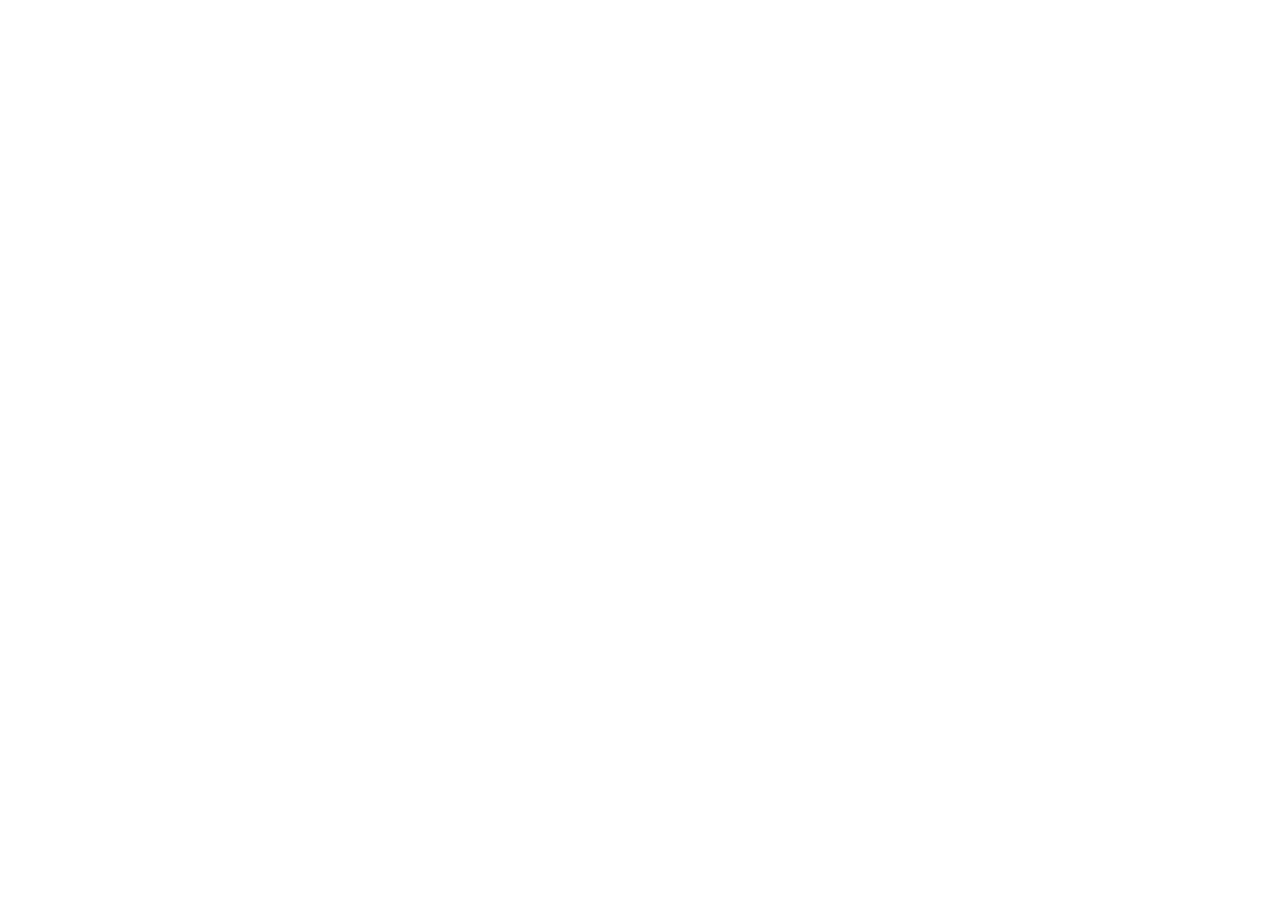
==== Jogo-Detetive/Jogo-Detetive-TecnicasDeducao/index.html @ d7a43824 "Adicionando html inicial" ====
<!DOCTYPE html>
<html lang="en">
<head>
    <meta charset="UTF-8">
    <meta name="viewport" content="width=device-width, initial-scale=1.0">
    <title>Jogo Detetive</title>
</head>
<body>
    
</body>
</html>
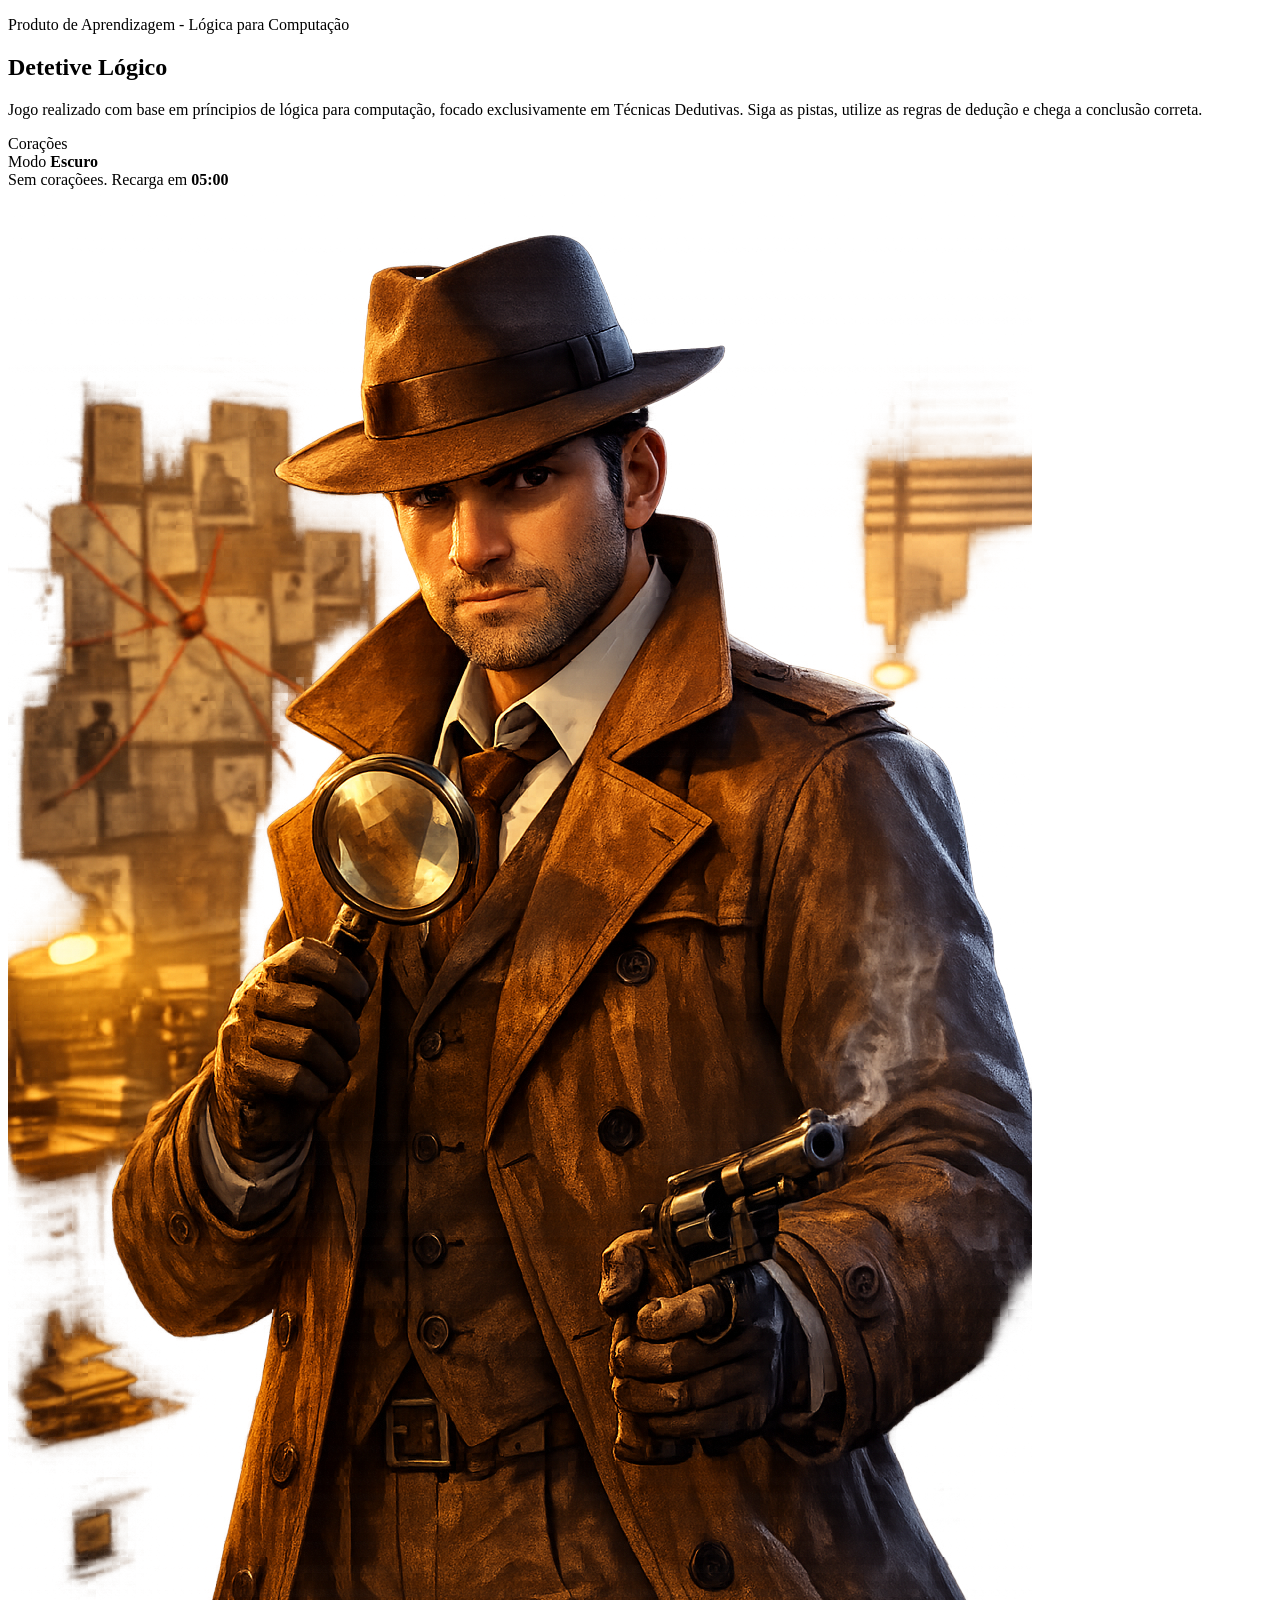
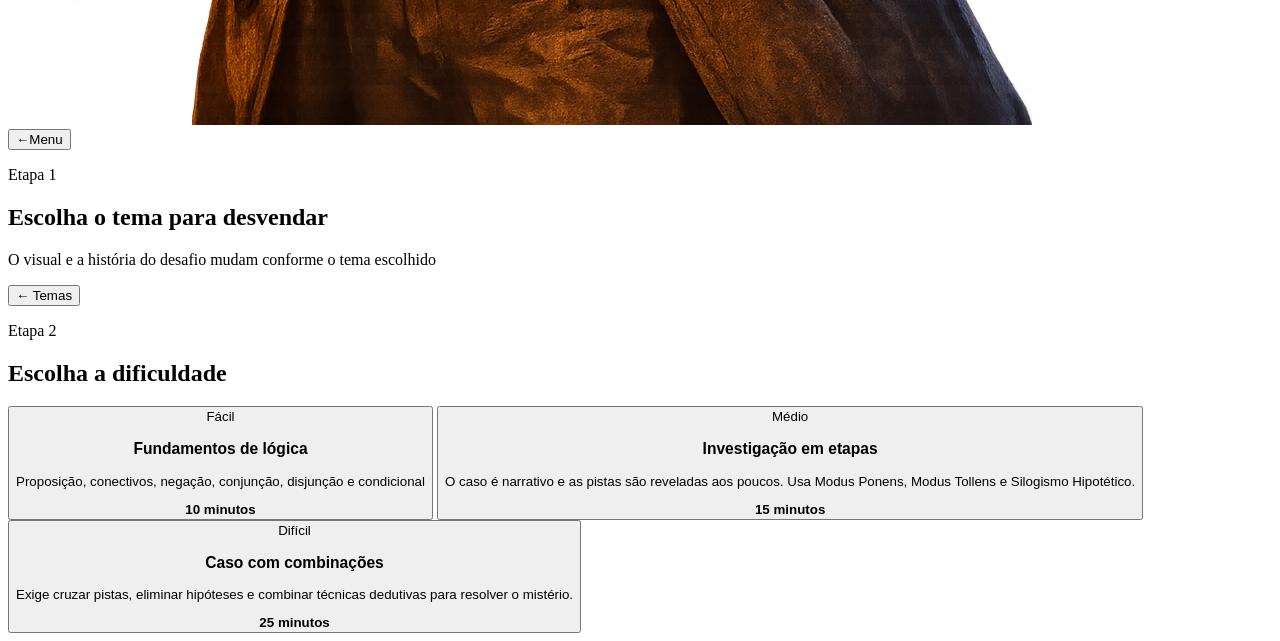
==== commit b15f8e65: "Aprimorando o html" ====
--- a/Jogo-Detetive/Jogo-Detetive-TecnicasDeducao/index.html
+++ b/Jogo-Detetive/Jogo-Detetive-TecnicasDeducao/index.html
@@ -1,11 +1,96 @@
 <!DOCTYPE html>
-<html lang="en">
+<html lang="pt-BR">
 <head>
     <meta charset="UTF-8">
     <meta name="viewport" content="width=device-width, initial-scale=1.0">
     <title>Jogo Detetive</title>
+    <link rel = "style.css"/>
 </head>
 <body>
+    <main class ="app">
+
+        <section id = "tela-menu" class = "tela ativa">
+            <div class = "hero">
+                <p class = "etiqueta">Produto de Aprendizagem - Lógica para Computação</p>
+                <h1>Detetive Lógico</h1>
+                <p>
+                    Jogo realizado com base em príncipios de lógica para computação, focado exclusivamente em Técnicas Dedutivas.
+                    Siga as pistas, utilize as regras de dedução e chega a conclusão correta. 
+                </p>
+
+                <div class = "painel-status">
+                    <div>
+                        <span class = "lable">Corações</span>
+                        <strong id = "coracoes-menu" class = "coracoes"></strong>
+                    </div>
+                    <div>
+                        <span class = "label">Modo</span>
+                        <strong id = "modo-atual">Escuro</strong>
+                    </div>
+                </div>
+
+                <div id = "recarga-informacoes" class = "recarga-informacoes escondido">
+                    Sem coraçõees. Recarga em <strong id = "tempo-recarga">05:00</strong>
+                </div>
+
+                <div class = "imagem-detetive">
+                    <img src = "Imagem-Detetive-Menu.png" alt = "Imagem de um detetive Investigando" />
+                </div>
+            </div>
+        </section>
+
+        <section id = "telas-temas" class = "tela">
+            <div class = "cabecalho">
+                <button class = "botao" onclick = "voltarMenu()">←Menu</button>
+                <div>
+                    <p class = "etiqueta">Etapa 1</p>
+                    <h2>Escolha o tema para desvendar</h2>
+                    <p class = "texto-suave">O visual e a história do desafio mudam conforme o tema escolhido</p>  
+                </div> 
+            </div>
+
+            <div id = "lista-temas" class = "grade-temas"></div>
+        </section>
+
+        <section id = "tela-dificuldades" class = "tela">
+            <div class = "cabecalho">
+                <button class = "botao" onclick = "mostraTela('tela-temas')">← Temas</button>
+                <div>
+                    <p class = "etiqueta">Etapa 2</p>
+                    <h2>Escolha a dificuldade</h2>
+                    <p id = "tema-escolhido-texto" class = "texto-suave"></p>      
+                </div>
+            </div>
+
+            <div class = "grade-dificuldades">
+                <button class = "card-opcao" onclick = "selecionarDificuldade('facil')">
+                    <span class = "nivel">Fácil</span>
+                    <h3>Fundamentos de lógica</h3>
+                    <p>Proposição, conectivos, negação, conjunção, disjunção e condicional</p>
+                    <strong>10 minutos</strong>
+                </button>
+
+                <button class = "card-opcao" onclick = "selecionalDificuldade('medio')">
+                    <span class = "nivel">Médio</span>
+                    <h3>Investigação em etapas</h3>
+                    <p>O caso é narrativo e as pistas são reveladas aos poucos. Usa Modus Ponens, Modus Tollens e Silogismo Hipotético.</p>
+                    <strong>15 minutos</strong>
+                </button>
+
+                <button class = "card-opcao" onclick = "selecionalDificuldade('dificil')">
+                    <span class = "nivel">Difícil</span>
+                    <h3>Caso com combinações</h3>
+                    <p>Exige cruzar pistas, eliminar hipóteses e combinar técnicas dedutivas para resolver o mistério.</p>
+                    <strong>25 minutos</strong>
+                </button>
+            </div>
+        </section>
+
+        
+
+
+
+    </main>
     
 </body>
 </html>
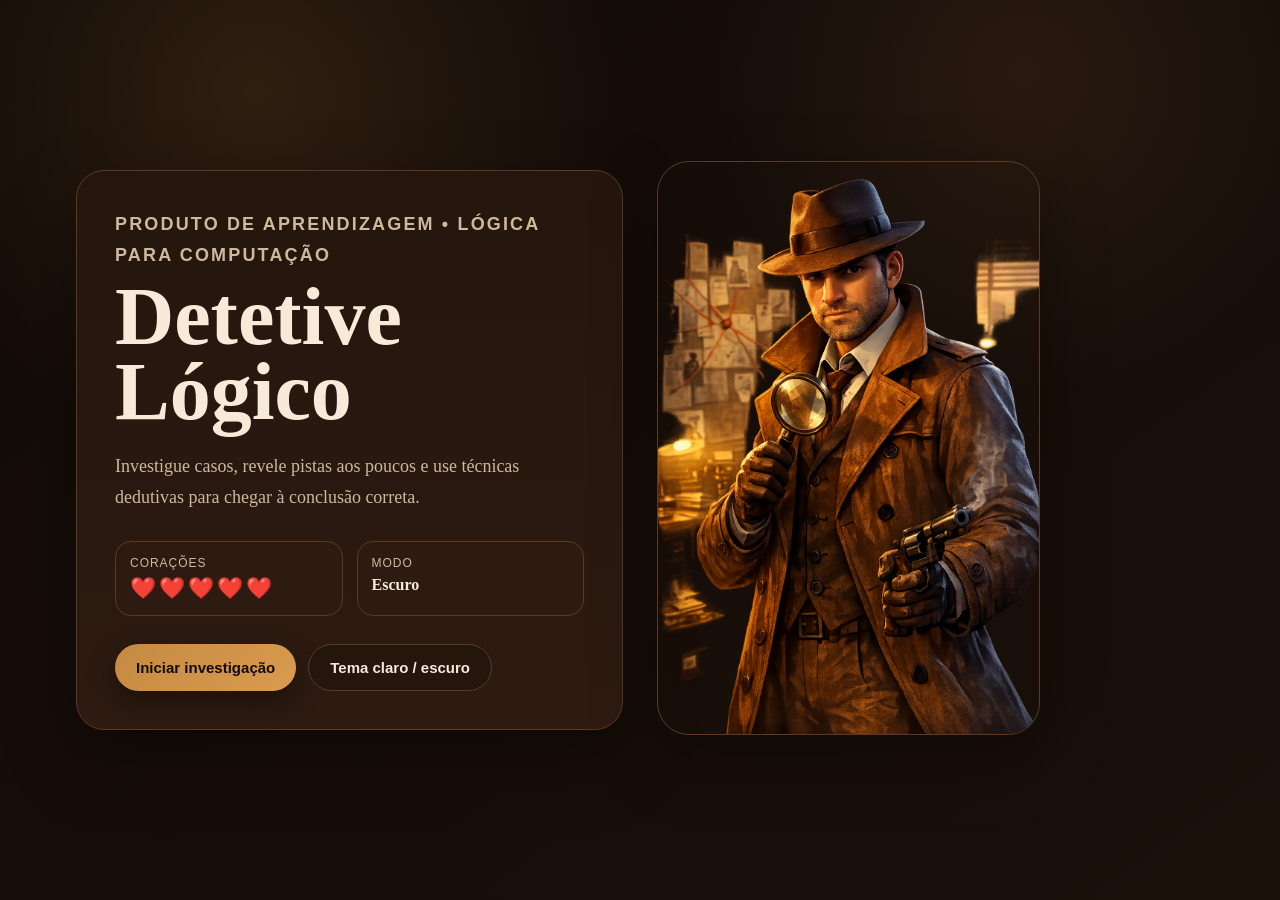
==== commit 4cbdce61: "Adicionando CSS e JavaScript ao projeto" ====
--- a/Jogo-Detetive/Jogo-Detetive-TecnicasDeducao/index.html
+++ b/Jogo-Detetive/Jogo-Detetive-TecnicasDeducao/index.html
@@ -1,96 +1,181 @@
 <!DOCTYPE html>
 <html lang="pt-BR">
 <head>
-    <meta charset="UTF-8">
-    <meta name="viewport" content="width=device-width, initial-scale=1.0">
-    <title>Jogo Detetive</title>
-    <link rel = "style.css"/>
+  <meta charset="UTF-8" />
+  <meta name="viewport" content="width=device-width, initial-scale=1.0" />
+  <title>Detetive Lógico</title>
+  <link rel="stylesheet" href="style.css" />
 </head>
 <body>
-    <main class ="app">
+  <main class="app">
 
-        <section id = "tela-menu" class = "tela ativa">
-            <div class = "hero">
-                <p class = "etiqueta">Produto de Aprendizagem - Lógica para Computação</p>
-                <h1>Detetive Lógico</h1>
-                <p>
-                    Jogo realizado com base em príncipios de lógica para computação, focado exclusivamente em Técnicas Dedutivas.
-                    Siga as pistas, utilize as regras de dedução e chega a conclusão correta. 
-                </p>
+    <section id="tela-menu" class="tela ativa">
+      <div class="hero">
+        <div class="hero-texto">
+          <p class="etiqueta">Produto de Aprendizagem • Lógica para Computação</p>
+          <h1>Detetive Lógico</h1>
+          <p>
+            Investigue casos, revele pistas aos poucos e use técnicas dedutivas
+            para chegar à conclusão correta.
+          </p>
 
-                <div class = "painel-status">
-                    <div>
-                        <span class = "lable">Corações</span>
-                        <strong id = "coracoes-menu" class = "coracoes"></strong>
-                    </div>
-                    <div>
-                        <span class = "label">Modo</span>
-                        <strong id = "modo-atual">Escuro</strong>
-                    </div>
-                </div>
+          <div class="painel-status">
+            <div>
+              <span class="label">Corações</span>
+              <strong id="coracoes-menu" class="coracoes"></strong>
+            </div>
+            <div>
+              <span class="label">Modo</span>
+              <strong id="modo-atual">Escuro</strong>
+            </div>
+          </div>
 
-                <div id = "recarga-informacoes" class = "recarga-informacoes escondido">
-                    Sem coraçõees. Recarga em <strong id = "tempo-recarga">05:00</strong>
-                </div>
+          <div id="recarga-info" class="recarga-info escondido">
+            Sem corações. Recarga em <strong id="tempo-recarga">05:00</strong>
+          </div>
 
-                <div class = "imagem-detetive">
-                    <img src = "Imagem-Detetive-Menu.png" alt = "Imagem de um detetive Investigando" />
-                </div>
-            </div>
+          <div class="botoes-menu">
+            <button id="btn-iniciar" class="btn primario">Iniciar investigação</button>
+            <button id="btn-tema" class="btn fantasma">Tema claro / escuro</button>
+          </div>
+        </div>
+
+        <div class="hero-imagem">
+          <img src="imagens/Imagem-Detetive-Menu.png" alt="Imagem de um detetive investigando" />
+        </div>
+      </div>
+    </section>
+
+    <section id="tela-temas" class="tela">
+      <div class="cabecalho">
+        <button class="btn pequeno fantasma" onclick="voltarMenu()">← Menu</button>
+        <div>
+          <p class="etiqueta">Etapa 1</p>
+          <h2>Escolha o tema do caso</h2>
+          <p class="texto-suave">O visual e a história do desafio mudam conforme o tema escolhido.</p>
+        </div>
+      </div>
+
+      <div id="lista-temas" class="grade-temas"></div>
+    </section>
+
+    <section id="tela-dificuldades" class="tela">
+      <div class="cabecalho">
+        <button class="btn pequeno fantasma" onclick="mostrarTela('tela-temas')">← Temas</button>
+        <div>
+          <p class="etiqueta">Etapa 2</p>
+          <h2>Escolha a dificuldade</h2>
+          <p id="tema-escolhido-texto" class="texto-suave"></p>
+        </div>
+      </div>
+
+      <div class="grade-dificuldades">
+        <button class="card-opcao" onclick="selecionarDificuldade('facil')">
+          <span class="nivel">Fácil</span>
+          <h3>Fundamentos de lógica</h3>
+          <p>Proposição, conectivos, negação, conjunção, disjunção e condicional.</p>
+          <strong>10 minutos</strong>
+        </button>
+
+        <button class="card-opcao" onclick="selecionarDificuldade('medio')">
+          <span class="nivel">Médio</span>
+          <h3>Investigação em etapas</h3>
+          <p>O caso é narrativo e as pistas são reveladas aos poucos.
+             Usa Modus Ponens, Modus Tollens e Silogismo Hipotético.</p>
+          <strong>15 minutos</strong>
+        </button>
+
+        <button class="card-opcao destaque" onclick="selecionarDificuldade('dificil')">
+          <span class="nivel">Difícil</span>
+          <h3>Caso com combinações</h3>
+          <p>Exige cruzar pistas, eliminar hipóteses e combinar técnicas dedutivas para resolver o mistério.</p>
+          <strong>25 minutos</strong>
+        </button>
+      </div>
+    </section>
+
+    <section id="tela-jogo" class="tela">
+      <div class="barra-jogo">
+        <div>
+          <span class="label">Tempo restante</span>
+          <strong id="cronometro">00:00</strong>
+        </div>
+        <div>
+          <span class="label">Corações</span>
+          <strong id="coracoes-jogo" class="coracoes"></strong>
+        </div>
+        <button class="btn pequeno fantasma" onclick="confirmarSaida()">Sair</button>
+      </div>
+
+      <article class="caso">
+        <div class="caso-topo">
+          <div>
+            <p class="etiqueta" id="tema-dificuldade"></p>
+            <h2 id="titulo-caso"></h2>
+          </div>
+          <img id="imagem-caso" src="" alt="Imagem do caso" />
+        </div>
+
+        <div class="historia-box">
+          <h3>Relatório inicial</h3>
+          <p id="historia-caso"></p>
+        </div>
+
+        <div class="progresso-pistas">
+          <div class="progresso-linha">
+            <span>Progresso da investigação</span>
+            <strong id="contador-pistas">0/0 pistas</strong>
+          </div>
+          <div class="barra-progresso">
+            <div id="barra-pistas"></div>
+          </div>
+        </div>
+
+        <section class="pistas-area">
+          <h3>Pistas reveladas</h3>
+          <div id="lista-pistas" class="lista-pistas"></div>
+          <button id="btn-revelar" class="btn secundario">Revelar próxima pista</button>
         </section>
 
-        <section id = "telas-temas" class = "tela">
-            <div class = "cabecalho">
-                <button class = "botao" onclick = "voltarMenu()">←Menu</button>
-                <div>
-                    <p class = "etiqueta">Etapa 1</p>
-                    <h2>Escolha o tema para desvendar</h2>
-                    <p class = "texto-suave">O visual e a história do desafio mudam conforme o tema escolhido</p>  
-                </div> 
-            </div>
-
-            <div id = "lista-temas" class = "grade-temas"></div>
+        <section id="area-pergunta" class="area-pergunta escondido">
+          <h3>Pergunta final</h3>
+          <p id="pergunta-caso"></p>
+          <div id="alternativas" class="alternativas"></div>
         </section>
 
-        <section id = "tela-dificuldades" class = "tela">
-            <div class = "cabecalho">
-                <button class = "botao" onclick = "mostraTela('tela-temas')">← Temas</button>
-                <div>
-                    <p class = "etiqueta">Etapa 2</p>
-                    <h2>Escolha a dificuldade</h2>
-                    <p id = "tema-escolhido-texto" class = "texto-suave"></p>      
-                </div>
-            </div>
+        <div id="caixa-dica" class="dica escondido"></div>
 
-            <div class = "grade-dificuldades">
-                <button class = "card-opcao" onclick = "selecionarDificuldade('facil')">
-                    <span class = "nivel">Fácil</span>
-                    <h3>Fundamentos de lógica</h3>
-                    <p>Proposição, conectivos, negação, conjunção, disjunção e condicional</p>
-                    <strong>10 minutos</strong>
-                </button>
+        <div class="acoes">
+          <button id="btn-dica" class="btn fantasma">Usar dica lógica (-1 coração)</button>
+          <button id="btn-confirmar" class="btn primario">Confirmar resposta</button>
+        </div>
+      </article>
+    </section>
 
-                <button class = "card-opcao" onclick = "selecionalDificuldade('medio')">
-                    <span class = "nivel">Médio</span>
-                    <h3>Investigação em etapas</h3>
-                    <p>O caso é narrativo e as pistas são reveladas aos poucos. Usa Modus Ponens, Modus Tollens e Silogismo Hipotético.</p>
-                    <strong>15 minutos</strong>
-                </button>
+    <section id="tela-resultado" class="tela">
+      <div class="resultado-card">
+        <p class="etiqueta">Resultado da investigação</p>
+        <h2 id="resultado-titulo"></h2>
+        <p id="resultado-msg" class="texto-suave"></p>
+        <div id="estrelas" class="estrelas"></div>
 
-                <button class = "card-opcao" onclick = "selecionalDificuldade('dificil')">
-                    <span class = "nivel">Difícil</span>
-                    <h3>Caso com combinações</h3>
-                    <p>Exige cruzar pistas, eliminar hipóteses e combinar técnicas dedutivas para resolver o mistério.</p>
-                    <strong>25 minutos</strong>
-                </button>
-            </div>
-        </section>
+        <div class="explicacao">
+          <h3>Resolução lógica</h3>
+          <p id="resultado-resolucao"></p>
 
-        
+          <h3>Técnica usada</h3>
+          <p id="resultado-tecnica"></p>
+        </div>
 
+        <div class="botoes-menu">
+          <button class="btn primario" onclick="mostrarTela('tela-temas')">Novo desafio</button>
+          <button class="btn fantasma" onclick="voltarMenu()">Voltar ao menu</button>
+        </div>
+      </div>
+    </section>
 
+  </main>
 
-    </main>
-    
+  <script src="script.js"></script>
 </body>
-</html>+</html>
--- a/Jogo-Detetive/Jogo-Detetive-TecnicasDeducao/style.css
+++ b/Jogo-Detetive/Jogo-Detetive-TecnicasDeducao/style.css
@@ -0,0 +1,573 @@
+:root {
+  --fundo: #120b07;
+  --fundo-2: #1b100a;
+  --card: #24150d;
+  --card-2: #2d1b11;
+  --texto: #f7ead8;
+  --texto-suave: #cdb99b;
+  --borda: #5a3a22;
+  --linha: #7b5431;
+  --primario: #c58a42;
+  --primario-hover: #d99b4f;
+  --secundario: #3a2416;
+  --perigo: #c94d3d;
+  --sucesso: #74a66a;
+  --ouro: #f0c36b;
+  --sombra: rgba(0, 0, 0, .38);
+}
+
+body.claro {
+  --fundo: #efe2cf;
+  --fundo-2: #f8eddc;
+  --card: #fff8ec;
+  --card-2: #f3dfc2;
+  --texto: #23160e;
+  --texto-suave: #3a2416;
+  --borda: #c7a678;
+  --linha: #a5753e;
+  --primario: #85551f;
+  --primario-hover: #6e4318;
+  --secundario: #ead2ad;
+  --perigo: #a73527;
+  --sucesso: #3d7a3d;
+  --ouro: #9b691d;
+  --sombra: rgba(79, 46, 18, .18);
+}
+
+* {
+  box-sizing: border-box;
+}
+
+body {
+  margin: 0;
+  min-height: 100vh;
+  font-family: Georgia, "Times New Roman", serif;
+  background:
+    radial-gradient(circle at 20% 10%, rgba(197, 138, 66, .15), transparent 28%),
+    radial-gradient(circle at 80% 8%, rgba(123, 84, 49, .18), transparent 24%),
+    linear-gradient(145deg, var(--fundo), var(--fundo-2));
+  color: var(--texto);
+}
+
+button {
+  font-family: Arial, Helvetica, sans-serif;
+}
+
+.app {
+  width: min(1180px, 100%);
+  margin: 0 auto;
+  padding: 26px;
+}
+
+.tela {
+  display: none;
+  animation: surgir .28s ease;
+}
+
+.tela.ativa {
+  display: block;
+}
+
+@keyframes surgir {
+  from {
+    opacity: 0;
+    transform: translateY(8px);
+  }
+
+  to {
+    opacity: 1;
+    transform: translateY(0);
+  }
+}
+
+.etiqueta {
+  margin: 0 0 8px;
+  color: var(--ouro);
+  font-family: Arial, Helvetica, sans-serif;
+  text-transform: uppercase;
+  letter-spacing: .12em;
+  font-weight: 800;
+  font-size: 12px;
+}
+
+.texto-suave {
+  color: var(--texto-suave);
+  line-height: 1.6;
+}
+
+.hero {
+  min-height: calc(100vh - 52px);
+  display: grid;
+  grid-template-columns: 1fr 1fr;
+  gap: 34px;
+  align-items: center;
+}
+
+.hero-texto {
+  background: linear-gradient(180deg, var(--card), var(--card-2));
+  border: 1px solid var(--borda);
+  border-radius: 28px;
+  padding: 38px;
+  box-shadow: 0 28px 70px var(--sombra);
+}
+
+.hero-texto h1 {
+  font-size: clamp(42px, 7vw, 82px);
+  line-height: .92;
+  margin: 0 0 22px;
+  color: var(--texto);
+}
+
+.hero-texto p {
+  color: var(--texto-suave);
+  font-size: 18px;
+  line-height: 1.7;
+}
+
+.hero-texto strong {
+  color: var(--texto);
+}
+
+.hero-imagem img {
+  width: 70%;
+  border-radius: 32px;
+  border: 1px solid var(--borda);
+  box-shadow: 0 24px 65px var(--sombra);
+}
+
+.painel-status {
+  display: grid;
+  grid-template-columns: 1fr 1fr;
+  gap: 14px;
+  margin: 28px 0;
+}
+
+.painel-status > div,
+.barra-jogo > div {
+  background: var(--card-2);
+  border: 1px solid var(--borda);
+  border-radius: 16px;
+  padding: 14px;
+}
+
+.label {
+  display: block;
+  font-family: Arial, Helvetica, sans-serif;
+  font-size: 12px;
+  color: var(--texto-suave);
+  text-transform: uppercase;
+  letter-spacing: .08em;
+  margin-bottom: 6px;
+}
+
+.coracoes {
+  letter-spacing: 3px;
+  font-size: 21px;
+}
+
+.recarga-info {
+  border: 1px solid var(--perigo);
+  background: rgba(201, 77, 61, .13);
+  color: var(--texto);
+  padding: 14px;
+  border-radius: 14px;
+  margin-bottom: 16px;
+}
+
+.escondido {
+  display: none !important;
+}
+
+.btn {
+  border: 0;
+  border-radius: 999px;
+  padding: 14px 21px;
+  cursor: pointer;
+  font-weight: 800;
+  transition: .2s;
+  font-size: 15px;
+}
+
+.btn:disabled {
+  opacity: .45;
+  cursor: not-allowed;
+}
+
+.btn:hover:not(:disabled) {
+  transform: translateY(-2px);
+}
+
+.primario {
+  background: linear-gradient(135deg, var(--primario), var(--primario-hover));
+  color: var(--fundo);
+  box-shadow: 0 12px 28px var(--sombra);
+}
+
+.fantasma {
+  background: var(--card);
+  color: var(--texto);
+  border: 1px solid var(--borda);
+}
+
+.secundario {
+  background: var(--secundario);
+  color: var(--texto);
+  border: 1px solid var(--borda);
+}
+
+.pequeno {
+  padding: 10px 14px;
+  font-size: 13px;
+}
+
+.botoes-menu {
+  display: flex;
+  gap: 12px;
+  flex-wrap: wrap;
+}
+
+.cabecalho {
+  display: flex;
+  gap: 18px;
+  align-items: flex-start;
+  margin: 14px 0 28px;
+}
+
+.cabecalho h2 {
+  margin: 0;
+  font-size: clamp(30px, 4vw, 50px);
+}
+
+.grade-temas {
+  display: grid;
+  grid-template-columns: repeat(auto-fit, minmax(100px, 1fr));
+  gap: 18px;
+}
+
+.card-tema {
+  min-height: 200px;
+  padding: 0;
+  overflow: hidden;
+  border: 1px solid var(--borda);
+  border-radius: 24px;
+  background: var(--card);
+  color: var(--texto);
+  cursor: pointer;
+  text-align: left;
+  box-shadow: 0 20px 45px var(--sombra);
+  transition: .22s;
+}
+
+.card-tema:hover,
+.card-opcao:hover {
+  transform: translateY(-5px);
+  border-color: var(--primario);
+}
+
+.card-tema img {
+  width: 100%;
+  height: 255px;
+  object-fit: cover;
+  display: block;
+  border-bottom: 1px solid var(--borda);
+}
+
+.card-tema .conteudo {
+  padding: 20px;
+}
+
+.card-tema h3,
+.card-opcao h3 {
+  margin: 0 0 8px;
+  font-size: 25px;
+}
+
+.card-tema p,
+.card-opcao p {
+  color: var(--texto-suave);
+  line-height: 1.55;
+  margin: 0;
+}
+
+.grade-dificuldades {
+  display: grid;
+  grid-template-columns: repeat(auto-fit, minmax(285px, 1fr));
+  gap: 18px;
+}
+
+.card-opcao {
+  padding: 25px;
+  border: 1px solid var(--borda);
+  border-radius: 24px;
+  background:
+    linear-gradient(180deg, rgba(197, 138, 66, .07), transparent),
+    var(--card);
+  color: var(--texto);
+  text-align: left;
+  cursor: pointer;
+  min-height: 270px;
+  transition: .22s;
+  box-shadow: 0 20px 45px var(--sombra);
+}
+
+.card-opcao.destaque {
+  background:
+    linear-gradient(180deg, rgba(240, 195, 107, .14), transparent),
+    var(--card);
+}
+
+.nivel {
+  display: inline-block;
+  font-family: Arial, Helvetica, sans-serif;
+  color: var(--fundo);
+  background: var(--ouro);
+  border-radius: 999px;
+  padding: 7px 11px;
+  font-weight: 900;
+  margin-bottom: 18px;
+}
+
+.card-opcao strong {
+  display: inline-block;
+  margin-top: 20px;
+  color: var(--ouro);
+  font-family: Arial, Helvetica, sans-serif;
+}
+
+.barra-jogo {
+  position: sticky;
+  top: 12px;
+  z-index: 5;
+  display: grid;
+  grid-template-columns: 1fr 1fr auto;
+  gap: 12px;
+  margin-bottom: 18px;
+  padding: 12px;
+  border: 1px solid var(--borda);
+  border-radius: 20px;
+  background: var(--card);
+  backdrop-filter: blur(10px);
+  box-shadow: 0 18px 40px var(--sombra);
+}
+
+body.claro .barra-jogo {
+  background: var(--card);
+}
+
+#cronometro {
+  font-size: 24px;
+  color: var(--ouro);
+}
+
+.caso {
+  background: var(--card);
+  border: 1px solid var(--borda);
+  border-radius: 28px;
+  padding: 24px;
+  box-shadow: 0 24px 60px var(--sombra);
+}
+
+.caso-topo {
+  display: grid;
+  grid-template-columns: 1fr 260px;
+  gap: 22px;
+  align-items: center;
+  margin-bottom: 22px;
+}
+
+.caso-topo h2 {
+  font-size: clamp(30px, 4vw, 54px);
+  line-height: 1.02;
+  margin: 0;
+  color: var(--texto);
+}
+
+.caso-topo img {
+  width: 100%;
+  border-radius: 22px;
+  border: 1px solid var(--borda);
+}
+
+.historia-box,
+.pistas-area,
+.area-pergunta,
+.explicacao {
+  background: var(--card-2);
+  border: 1px solid var(--borda);
+  border-radius: 20px;
+  padding: 20px;
+  margin-bottom: 18px;
+}
+
+.historia-box p,
+.area-pergunta p,
+.explicacao p {
+  color: var(--texto-suave);
+  line-height: 1.75;
+  font-size: 17px;
+}
+
+.progresso-pistas {
+  margin: 18px 0;
+}
+
+.progresso-linha {
+  display: flex;
+  justify-content: space-between;
+  gap: 16px;
+  font-family: Arial, Helvetica, sans-serif;
+  color: var(--texto-suave);
+  margin-bottom: 8px;
+}
+
+.barra-progresso {
+  height: 12px;
+  background: var(--card-2);
+  border-radius: 999px;
+  border: 1px solid var(--borda);
+  overflow: hidden;
+}
+
+#barra-pistas {
+  height: 100%;
+  width: 0%;
+  background: linear-gradient(90deg, var(--linha), var(--ouro));
+  transition: .25s;
+}
+
+.lista-pistas {
+  display: grid;
+  gap: 12px;
+  margin-bottom: 16px;
+}
+
+.pista-card {
+  border-left: 5px solid var(--primario);
+  background: var(--card-2);
+  padding: 16px;
+  border-radius: 14px;
+  line-height: 1.65;
+  color: var(--texto);
+  animation: revelar .22s ease;
+}
+
+@keyframes revelar {
+  from {
+    opacity: 0;
+    transform: translateX(-8px);
+  }
+
+  to {
+    opacity: 1;
+    transform: translateX(0);
+  }
+}
+
+.alternativas {
+  display: grid;
+  gap: 12px;
+}
+
+.alternativa {
+  text-align: left;
+  color: var(--texto);
+  background: var(--card-2);
+  border: 1px solid var(--borda);
+  border-radius: 16px;
+  padding: 15px;
+  cursor: pointer;
+  font-size: 16px;
+  transition: .2s;
+}
+
+.alternativa:hover,
+.alternativa.selecionada {
+  border-color: var(--ouro);
+  background: var(--secundario);
+}
+
+.dica {
+  border: 1px solid var(--ouro);
+  background: var(--card-2);
+  border-radius: 18px;
+  padding: 18px;
+  line-height: 1.7;
+  color: var(--texto);
+  margin-bottom: 18px;
+}
+
+.acoes {
+  display: flex;
+  justify-content: flex-end;
+  gap: 12px;
+  flex-wrap: wrap;
+}
+
+.resultado-card {
+  max-width: 820px;
+  margin: 44px auto;
+  background: var(--card);
+  border: 1px solid var(--borda);
+  border-radius: 28px;
+  padding: 32px;
+  box-shadow: 0 24px 60px var(--sombra);
+  text-align: center;
+}
+
+.resultado-card h2 {
+  font-size: clamp(34px, 5vw, 58px);
+  margin: 0 0 12px;
+  color: var(--texto);
+}
+
+.estrelas {
+  color: var(--ouro);
+  font-size: 44px;
+  margin: 18px 0;
+}
+
+.explicacao {
+  text-align: left;
+}
+
+@media (max-width: 850px) {
+  .app {
+    padding: 16px;
+  }
+
+  .hero {
+    grid-template-columns: 1fr;
+    min-height: auto;
+  }
+
+  .caso-topo {
+    grid-template-columns: 1fr;
+  }
+
+  .caso-topo img {
+    max-height: 230px;
+    object-fit: cover;
+  }
+
+  .barra-jogo {
+    grid-template-columns: 1fr;
+    position: static;
+  }
+
+  .painel-status {
+    grid-template-columns: 1fr;
+  }
+
+  .cabecalho {
+    flex-direction: column;
+  }
+
+  .botoes-menu,
+  .acoes {
+    flex-direction: column;
+  }
+
+  .btn {
+    width: 100%;
+  }
+}
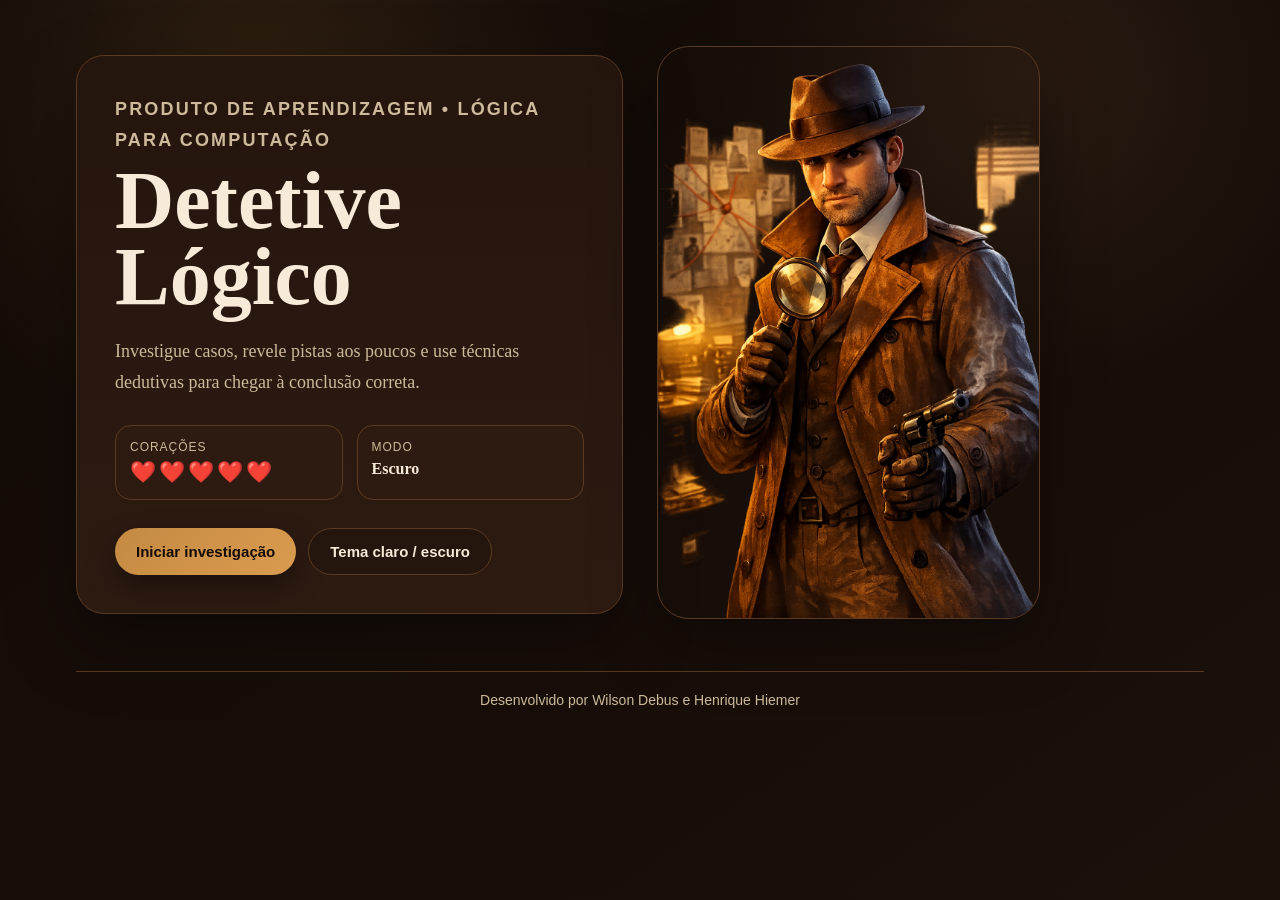
==== commit e21ed93d: "Adicionando detalhes finais" ====
--- a/Jogo-Detetive/Jogo-Detetive-TecnicasDeducao/index.html
+++ b/Jogo-Detetive/Jogo-Detetive-TecnicasDeducao/index.html
@@ -174,6 +174,10 @@
       </div>
     </section>
 
+    <footer class="rodape">
+      Desenvolvido por Wilson Debus e Henrique Hiemer
+    </footer>
+
   </main>
 
   <script src="script.js"></script>
--- a/Jogo-Detetive/Jogo-Detetive-TecnicasDeducao/style.css
+++ b/Jogo-Detetive/Jogo-Detetive-TecnicasDeducao/style.css
@@ -34,6 +34,16 @@
   --sombra: rgba(79, 46, 18, .18);
 }
 
+.rodape {
+  margin-top: 28px;
+  padding: 20px;
+  text-align: center;
+  color: var(--texto-suave);
+  font-family: Arial, Helvetica, sans-serif;
+  font-size: 14px;
+  border-top: 1px solid var(--borda);
+}
+
 * {
   box-sizing: border-box;
 }
@@ -96,11 +106,13 @@
 }
 
 .hero {
-  min-height: calc(100vh - 52px);
+  min-height: auto;
   display: grid;
   grid-template-columns: 1fr 1fr;
   gap: 34px;
   align-items: center;
+  padding-top: 20px;
+  padding-bottom: 20px;
 }
 
 .hero-texto {
